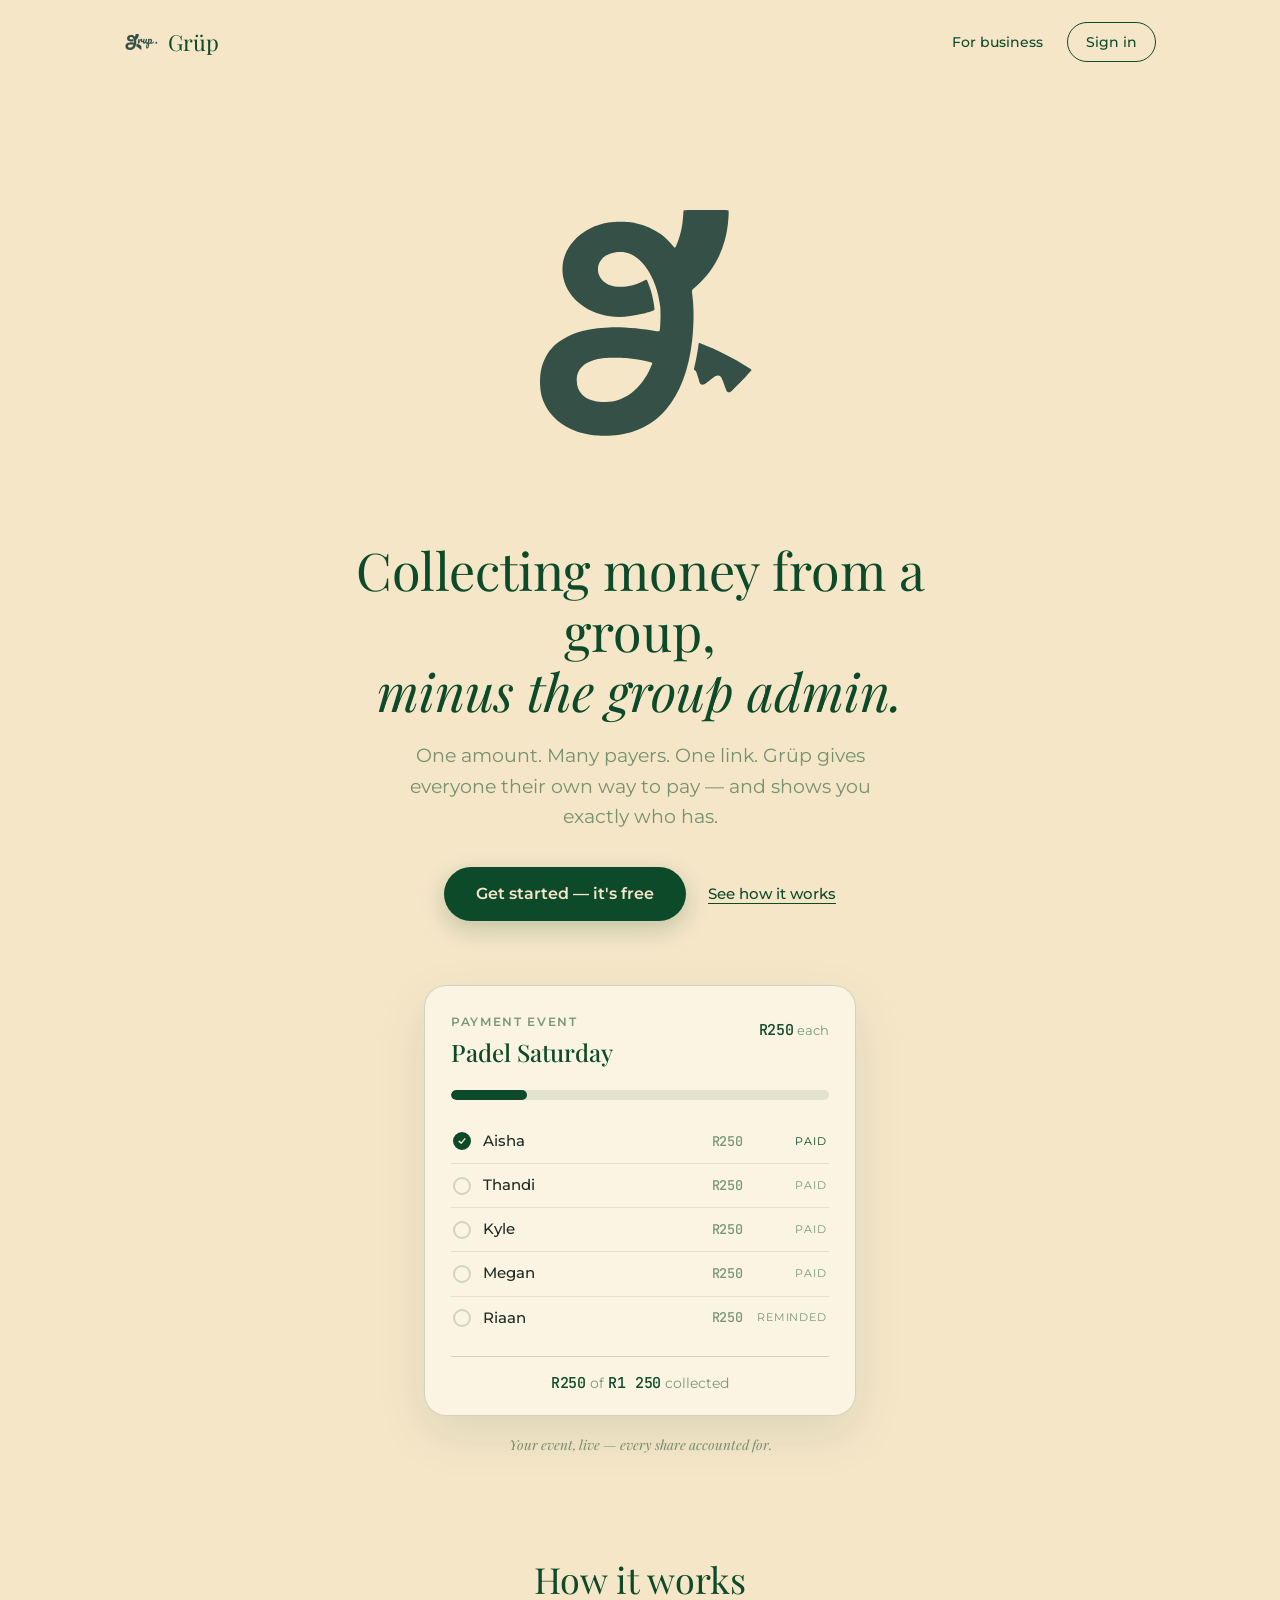
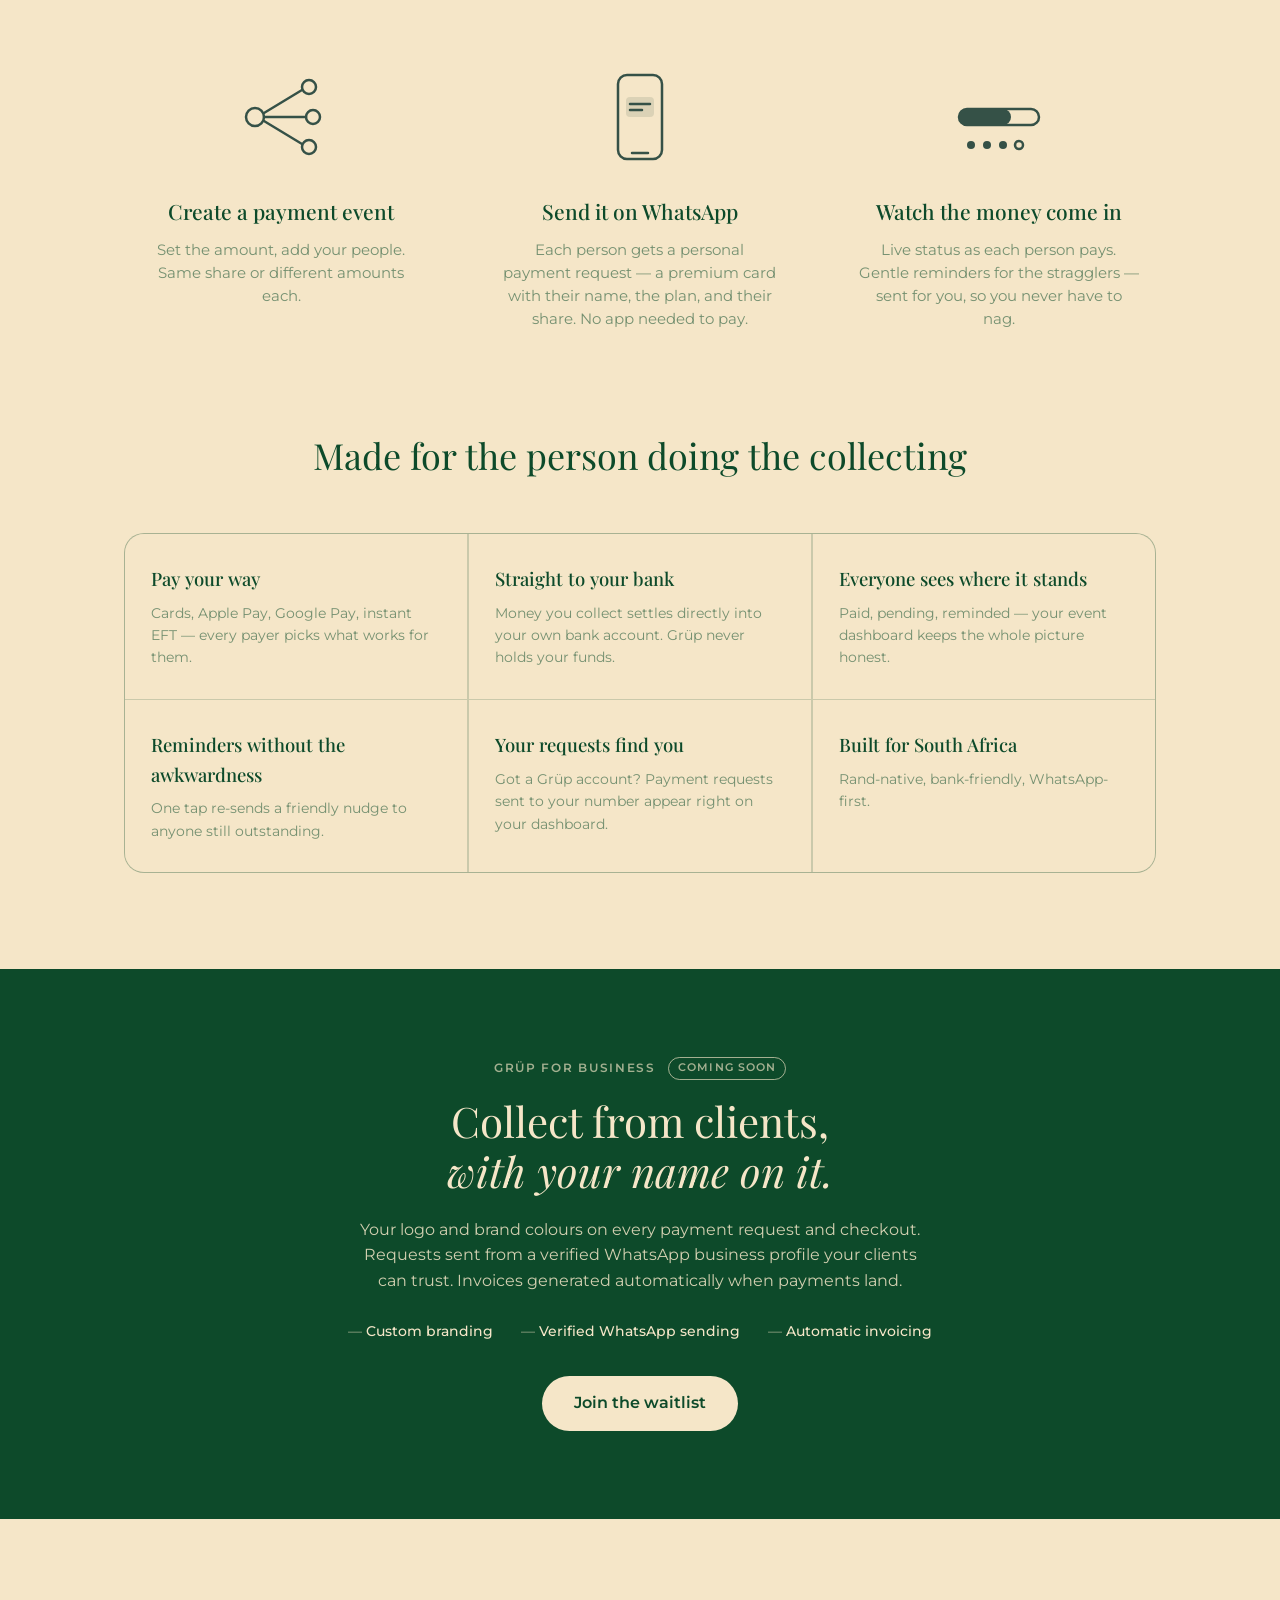
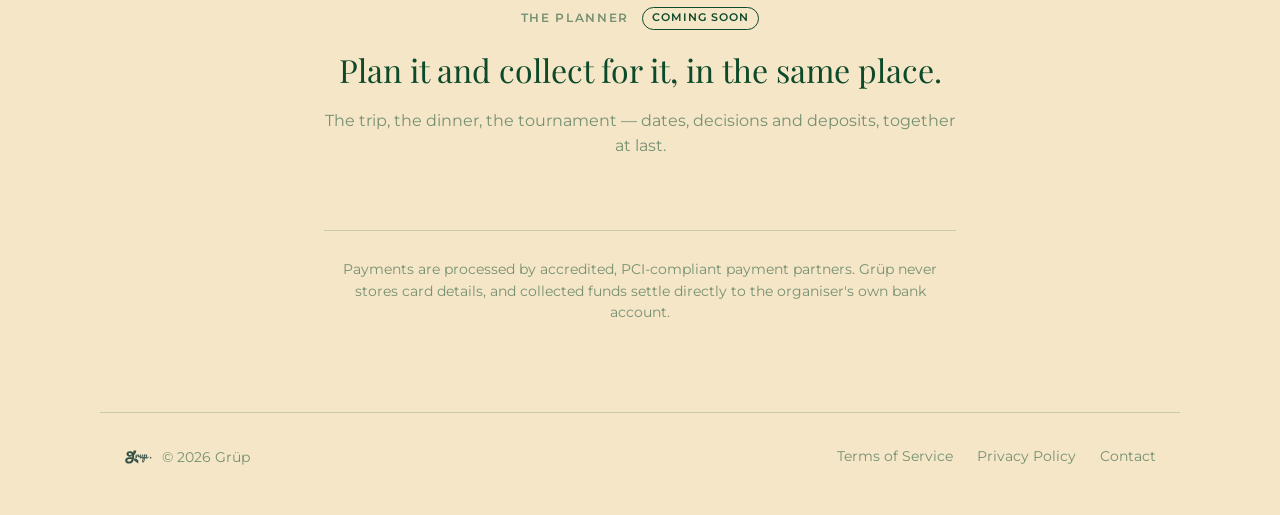
==== index.html @ def55e7c "Add initial landing page, privacy policy, and terms of service for Grüp - Created `index.html` for t" ====
<!doctype html>
<html lang="en">
<head>
<meta charset="utf-8">
<meta name="viewport" content="width=device-width, initial-scale=1">
<title>Grüp — Collect money from your group, the easy way</title>
<meta name="description" content="One amount. Many payers. One link. Grüp gives everyone their own way to pay — and shows you exactly who has.">
<meta property="og:title" content="Grüp — Collect money from your group, the easy way">
<meta property="og:description" content="One amount. Many payers. One link. Grüp gives everyone their own way to pay — and shows you exactly who has.">
<meta property="og:type" content="website">
<meta property="og:url" content="https://grup.co.za">
<meta property="og:image" content="https://grup.co.za/assets/og-home.png">
<link rel="icon" type="image/svg+xml" href="assets/grup-logo.svg">
<link rel="preconnect" href="https://fonts.googleapis.com">
<link rel="preconnect" href="https://fonts.gstatic.com" crossorigin>
<link href="https://fonts.googleapis.com/css2?family=Playfair+Display:ital,wght@0,400;0,500;1,400&family=Montserrat:wght@400;500;600&family=JetBrains+Mono:wght@500&display=swap" rel="stylesheet">
<link rel="stylesheet" href="styles.css">
</head>
<body>

<header class="nav">
  <a class="nav-logo" href="/" aria-label="Grüp home">
    <img src="assets/grup-logo.svg" alt="" width="34" height="34">
    <span class="nav-word">Grüp</span>
  </a>
  <nav class="nav-links">
    <a href="#business">For business</a>
    <a class="nav-signin" href="https://dev.grup.co.za/sign-in">Sign in</a>
  </nav>
</header>

<main>

<!-- ============ HERO ============ -->
<section class="hero">
  <div class="hero-mark">
    <img class="hero-anim" src="assets/grup-intro.svg" alt="Grüp" width="420" height="420">
  </div>
  <h1 class="hero-h">Collecting money from a group,<br><em>minus the group admin.</em></h1>
  <p class="hero-sub">One amount. Many payers. One link. Grüp gives everyone their own
  way to pay — and shows you exactly who has.</p>
  <div class="hero-cta">
    <a class="btn btn-primary" href="https://dev.grup.co.za/sign-up">Get started — it's free</a>
    <a class="btn-ghost" href="#how">See how it works</a>
  </div>
</section>

<!-- ============ LIVE DEMO CARD (signature) ============ -->
<section class="demo reveal" aria-label="Example payment event">
  <div class="demo-card" id="demoCard">
    <div class="demo-head">
      <div>
        <p class="overline">Payment event</p>
        <h3 class="demo-title">Padel Saturday</h3>
      </div>
      <p class="demo-each"><span class="mono">R250</span> each</p>
    </div>
    <div class="tape" role="img" aria-label="Collection progress">
      <div class="tape-fill" id="tapeFill"></div>
    </div>
    <ul class="payers" id="payerList">
      <li data-paid><span class="pip"></span><span class="p-name">Aisha</span><span class="p-amt mono">R250</span><span class="p-state">Paid</span></li>
      <li data-paid><span class="pip"></span><span class="p-name">Thandi</span><span class="p-amt mono">R250</span><span class="p-state">Paid</span></li>
      <li data-paid><span class="pip"></span><span class="p-name">Kyle</span><span class="p-amt mono">R250</span><span class="p-state">Paid</span></li>
      <li data-paid><span class="pip"></span><span class="p-name">Megan</span><span class="p-amt mono">R250</span><span class="p-state">Paid</span></li>
      <li><span class="pip"></span><span class="p-name">Riaan</span><span class="p-amt mono">R250</span><span class="p-state">Reminded</span></li>
    </ul>
    <p class="demo-foot"><span class="mono" id="collectedAmt">R0</span> of <span class="mono">R1 250</span> collected</p>
  </div>
  <p class="demo-caption">Your event, live — every share accounted for.</p>
</section>

<!-- ============ HOW IT WORKS ============ -->
<section class="how" id="how">
  <h2 class="h2 reveal">How it works</h2>
  <div class="steps">

    <article class="step reveal">
      <div class="step-art" aria-hidden="true">
        <svg viewBox="0 0 120 120" fill="none" stroke="#355147" stroke-width="2.5" stroke-linecap="round">
          <circle cx="34" cy="60" r="9"/>
          <circle cx="88" cy="30" r="7"/><circle cx="92" cy="60" r="7"/><circle cx="88" cy="90" r="7"/>
          <path d="M43 56 L81 33 M43 60 L85 60 M43 64 L81 87"/>
        </svg>
      </div>
      <h3 class="step-h">Create a payment event</h3>
      <p class="step-p">Set the amount, add your people. Same share or different amounts each.</p>
    </article>

    <article class="step reveal">
      <div class="step-art" aria-hidden="true">
        <svg viewBox="0 0 120 120" fill="none" stroke="#355147" stroke-width="2.5" stroke-linecap="round" stroke-linejoin="round">
          <rect x="38" y="18" width="44" height="84" rx="9"/>
          <rect x="46" y="40" width="28" height="20" rx="4" fill="#35514722" stroke="none"/>
          <path d="M50 47 h20 M50 53 h12"/>
          <path d="M52 96 h16"/>
        </svg>
      </div>
      <h3 class="step-h">Send it on WhatsApp</h3>
      <p class="step-p">Each person gets a personal payment request — a premium card with
      their name, the plan, and their share. No app needed to pay.</p>
    </article>

    <article class="step reveal">
      <div class="step-art" aria-hidden="true">
        <svg viewBox="0 0 120 120" fill="none" stroke="#355147" stroke-width="2.5" stroke-linecap="round">
          <rect x="20" y="52" width="80" height="16" rx="8"/>
          <rect x="20" y="52" width="52" height="16" rx="8" fill="#355147" stroke="none"/>
          <circle cx="32" cy="88" r="4" fill="#355147" stroke="none"/>
          <circle cx="48" cy="88" r="4" fill="#355147" stroke="none"/>
          <circle cx="64" cy="88" r="4" fill="#355147" stroke="none"/>
          <circle cx="80" cy="88" r="4"/>
        </svg>
      </div>
      <h3 class="step-h">Watch the money come in</h3>
      <p class="step-p">Live status as each person pays. Gentle reminders for the stragglers —
      sent for you, so you never have to nag.</p>
    </article>

  </div>
</section>

<!-- ============ FEATURES ============ -->
<section class="features">
  <h2 class="h2 reveal">Made for the person doing the collecting</h2>
  <div class="feat-grid">
    <div class="feat reveal"><h3>Pay your way</h3><p>Cards, Apple Pay, Google Pay, instant EFT — every payer picks what works for them.</p></div>
    <div class="feat reveal"><h3>Straight to your bank</h3><p>Money you collect settles directly into your own bank account. Grüp never holds your funds.</p></div>
    <div class="feat reveal"><h3>Everyone sees where it stands</h3><p>Paid, pending, reminded — your event dashboard keeps the whole picture honest.</p></div>
    <div class="feat reveal"><h3>Reminders without the awkwardness</h3><p>One tap re-sends a friendly nudge to anyone still outstanding.</p></div>
    <div class="feat reveal"><h3>Your requests find you</h3><p>Got a Grüp account? Payment requests sent to your number appear right on your dashboard.</p></div>
    <div class="feat reveal"><h3>Built for South Africa</h3><p>Rand-native, bank-friendly, WhatsApp-first.</p></div>
  </div>
</section>

<!-- ============ BUSINESS ============ -->
<section class="business reveal" id="business">
  <div class="biz-inner">
    <p class="overline overline-light">Grüp for Business <span class="badge">Coming soon</span></p>
    <h2 class="biz-h">Collect from clients,<br><em>with your name on it.</em></h2>
    <p class="biz-p">Your logo and brand colours on every payment request and checkout.
    Requests sent from a verified WhatsApp business profile your clients can trust.
    Invoices generated automatically when payments land.</p>
    <ul class="biz-points">
      <li>Custom branding</li>
      <li>Verified WhatsApp sending</li>
      <li>Automatic invoicing</li>
    </ul>
    <a class="btn btn-light" href="mailto:hello@grup.co.za?subject=Gr%C3%BCp%20for%20Business%20waitlist">Join the waitlist</a>
  </div>
</section>

<!-- ============ PLANNER ============ -->
<section class="planner reveal">
  <p class="overline">The Planner <span class="badge badge-dark">Coming soon</span></p>
  <h2 class="planner-h">Plan it and collect for it, in the same place.</h2>
  <p class="planner-p">The trip, the dinner, the tournament — dates, decisions and deposits, together at last.</p>
</section>

<!-- ============ TRUST ============ -->
<section class="trust reveal">
  <p>Payments are processed by accredited, PCI-compliant payment partners.
  Grüp never stores card details, and collected funds settle directly to the
  organiser's own bank account.</p>
</section>

</main>

<footer class="footer">
  <div class="foot-brand">
    <img src="assets/grup-logo.svg" alt="" width="28" height="28">
    <span>© <span id="yr">2026</span> Grüp</span>
  </div>
  <nav class="foot-links">
    <a href="terms.html">Terms of Service</a>
    <a href="privacy.html">Privacy Policy</a>
    <a href="mailto:hello@grup.co.za">Contact</a>
  </nav>
</footer>

<script src="script.js" defer></script>
</body>
</html>
---- styles.css ----
/* ===== Grüp landing — tokens mirror the app (globals.css) ===== */
:root{
  --cream:#F5E6C8;
  --paper:#FCF4E2;
  --jungle:#0D4A2A;
  --logo-green:#355147;
  --ink:#1d2b24;
  --soft:rgba(13,74,42,.55);
  --tint:rgba(13,74,42,.10);
  --line:rgba(13,74,42,.18);
  --serif:"Playfair Display",Georgia,serif;
  --ui:"Montserrat",-apple-system,BlinkMacSystemFont,sans-serif;
  --mono:"JetBrains Mono",ui-monospace,monospace;
}
*{box-sizing:border-box;margin:0;padding:0}
html{scroll-behavior:smooth}
body{
  background:var(--cream);
  color:var(--ink);
  font-family:var(--ui);
  font-size:16px;line-height:1.6;
  -webkit-font-smoothing:antialiased;
}
img{display:block;max-width:100%}
a{color:inherit}
.mono{font-family:var(--mono);font-weight:500;letter-spacing:-.01em}
.overline{
  font-size:12px;font-weight:600;letter-spacing:.14em;text-transform:uppercase;
  color:var(--soft);
}
.badge{
  display:inline-block;margin-left:8px;padding:2px 9px;border-radius:999px;
  font-size:10.5px;letter-spacing:.1em;
  border:1px solid currentColor;vertical-align:1px;
}
.h2{
  font-family:var(--serif);font-weight:400;
  font-size:clamp(26px,4vw,36px);
  color:var(--jungle);text-align:center;
  margin-bottom:48px;
}
em{font-style:italic}

/* ===== nav ===== */
.nav{
  max-width:1080px;margin:0 auto;padding:22px 24px;
  display:flex;align-items:center;justify-content:space-between;
}
.nav-logo{display:flex;align-items:center;gap:10px;text-decoration:none}
.nav-word{font-family:var(--serif);font-size:22px;color:var(--jungle)}
.nav-links{display:flex;align-items:center;gap:24px;font-size:14px;font-weight:500}
.nav-links a{text-decoration:none;color:var(--jungle)}
.nav-signin{
  padding:8px 18px;border:1.5px solid var(--jungle);border-radius:999px;
  transition:background .2s,color .2s;
}
.nav-signin:hover{background:var(--jungle);color:var(--cream)}

/* ===== hero ===== */
.hero{max-width:760px;margin:0 auto;padding:28px 24px 64px;text-align:center}
.hero-mark{display:flex;justify-content:center;margin-bottom:8px}
.hero-anim{width:min(420px,72vw);height:auto}
.hero-h{
  font-family:var(--serif);font-weight:400;
  font-size:clamp(32px,5.4vw,52px);line-height:1.16;
  color:var(--jungle);margin-bottom:20px;
}
.hero-sub{
  font-size:clamp(16px,2.2vw,19px);color:var(--soft);
  max-width:520px;margin:0 auto 34px;
}
.hero-cta{display:flex;gap:22px;justify-content:center;align-items:center;flex-wrap:wrap}
.btn{
  display:inline-block;padding:15px 32px;border-radius:999px;
  font-family:var(--ui);font-weight:600;font-size:15.5px;text-decoration:none;
  transition:transform .18s ease,box-shadow .18s ease;
}
.btn:hover{transform:translateY(-1px)}
.btn-primary{background:var(--jungle);color:var(--cream);box-shadow:0 8px 24px rgba(13,74,42,.22)}
.btn-ghost{font-size:15px;font-weight:500;color:var(--jungle);text-decoration:underline;text-underline-offset:4px}

/* ===== demo card (signature) ===== */
.demo{max-width:480px;margin:0 auto;padding:0 24px 96px;text-align:center}
.demo-card{
  background:var(--paper);
  border:1.5px solid var(--line);border-radius:22px;
  padding:26px 26px 20px;text-align:left;
  box-shadow:0 18px 50px rgba(13,74,42,.10);
}
.demo-head{display:flex;justify-content:space-between;align-items:flex-start;margin-bottom:18px}
.demo-title{font-family:var(--serif);font-weight:500;font-size:24px;color:var(--jungle);margin-top:2px}
.demo-each{font-size:13px;color:var(--soft);padding-top:6px}
.demo-each .mono{color:var(--jungle);font-size:15px}
.tape{height:10px;border-radius:999px;background:var(--tint);overflow:hidden;margin-bottom:20px}
.tape-fill{
  height:100%;width:0;border-radius:999px;background:var(--jungle);
  transition:width 700ms cubic-bezier(0.4,0,0.2,1);
}
.payers{list-style:none}
.payers li{
  display:flex;align-items:center;gap:12px;
  padding:10px 2px;border-bottom:1px solid var(--tint);
  font-size:14.5px;
}
.payers li:last-child{border-bottom:none}
.pip{
  width:18px;height:18px;border-radius:50%;flex:none;
  border:2px solid var(--line);position:relative;
  transition:background .35s,border-color .35s;
}
li.is-paid .pip{background:var(--jungle);border-color:var(--jungle)}
li.is-paid .pip::after{
  content:"";position:absolute;inset:0;
  background:url('data:image/svg+xml;utf8,<svg xmlns="http://www.w3.org/2000/svg" viewBox="0 0 14 14"><path d="M3 7.5 L6 10 L11 4" fill="none" stroke="%23F5E6C8" stroke-width="2" stroke-linecap="round" stroke-linejoin="round"/></svg>') center/10px no-repeat;
}
.p-name{flex:1;font-weight:500}
.p-amt{color:var(--soft);font-size:13.5px}
.p-state{font-size:11px;letter-spacing:.08em;text-transform:uppercase;color:var(--soft);width:72px;text-align:right}
li.is-paid .p-state{color:var(--jungle)}
.demo-foot{
  margin-top:16px;padding-top:14px;border-top:1.5px solid var(--line);
  font-size:13.5px;color:var(--soft);text-align:center;
}
.demo-foot .mono{color:var(--jungle);font-size:15px}
.demo-caption{margin-top:18px;font-size:13.5px;color:var(--soft);font-style:italic;font-family:var(--serif)}

/* ===== how it works ===== */
.how{max-width:1080px;margin:0 auto;padding:0 24px 96px}
.steps{display:grid;grid-template-columns:repeat(3,1fr);gap:44px}
.step{text-align:center}
.step-art{width:120px;height:120px;margin:0 auto 18px}
.step-h{font-family:var(--serif);font-weight:500;font-size:21px;color:var(--jungle);margin-bottom:10px}
.step-p{font-size:14.5px;color:var(--soft);max-width:280px;margin:0 auto}

/* ===== features ===== */
.features{max-width:1080px;margin:0 auto;padding:0 24px 96px}
.feat-grid{display:grid;grid-template-columns:repeat(3,1fr);gap:1.5px;background:var(--line);border:1.5px solid var(--line);border-radius:20px;overflow:hidden}
.feat{background:var(--cream);padding:30px 26px}
.feat h3{font-family:var(--serif);font-weight:500;font-size:18.5px;color:var(--jungle);margin-bottom:8px}
.feat p{font-size:14px;color:var(--soft)}

/* ===== business ===== */
.business{background:var(--jungle);color:var(--cream)}
.biz-inner{max-width:760px;margin:0 auto;padding:88px 24px;text-align:center}
.overline-light{color:rgba(245,230,200,.65)}
.biz-h{font-family:var(--serif);font-weight:400;font-size:clamp(28px,4.6vw,42px);line-height:1.2;margin:16px 0 20px}
.biz-p{font-size:16px;color:rgba(245,230,200,.85);max-width:560px;margin:0 auto 26px}
.biz-points{list-style:none;display:flex;gap:10px 28px;justify-content:center;flex-wrap:wrap;margin-bottom:34px;font-size:14px;font-weight:500}
.biz-points li::before{content:"— ";opacity:.5}
.btn-light{background:var(--cream);color:var(--jungle)}

/* ===== planner ===== */
.planner{max-width:680px;margin:0 auto;padding:88px 24px 72px;text-align:center}
.badge-dark{color:var(--jungle)}
.planner-h{font-family:var(--serif);font-weight:400;font-size:clamp(24px,3.6vw,32px);color:var(--jungle);margin:14px 0 14px}
.planner-p{color:var(--soft);font-size:15.5px}

/* ===== trust ===== */
.trust{
  max-width:680px;margin:0 auto;padding:0 24px 88px;text-align:center;
}
.trust p{
  font-size:13.5px;color:var(--soft);
  border-top:1.5px solid var(--line);padding-top:28px;
}

/* ===== footer ===== */
.footer{
  border-top:1.5px solid var(--line);
  max-width:1080px;margin:0 auto;padding:30px 24px 44px;
  display:flex;justify-content:space-between;align-items:center;gap:18px;flex-wrap:wrap;
}
.foot-brand{display:flex;align-items:center;gap:10px;font-size:14px;color:var(--soft)}
.foot-links{display:flex;gap:24px;font-size:13.5px}
.foot-links a{color:var(--soft);text-decoration:none}
.foot-links a:hover{color:var(--jungle);text-decoration:underline}

/* ===== reveals & motion ===== */
.reveal{opacity:0;transform:translateY(18px);transition:opacity .6s ease,transform .6s ease}
.reveal.in{opacity:1;transform:none}
:focus-visible{outline:2.5px solid var(--jungle);outline-offset:3px;border-radius:6px}

@media (prefers-reduced-motion:reduce){
  html{scroll-behavior:auto}
  .reveal{opacity:1;transform:none;transition:none}
  .tape-fill{transition:none}
  .pip{transition:none}
  .btn{transition:none}
}

/* ===== responsive ===== */
@media (max-width:860px){
  .steps{grid-template-columns:1fr;gap:52px}
  .feat-grid{grid-template-columns:1fr 1fr}
}
@media (max-width:560px){
  .feat-grid{grid-template-columns:1fr}
  .nav{padding:18px 20px}
  .nav-links a:not(.nav-signin){display:none}
  .hero{padding-bottom:48px}
  .demo{padding-bottom:72px}
}
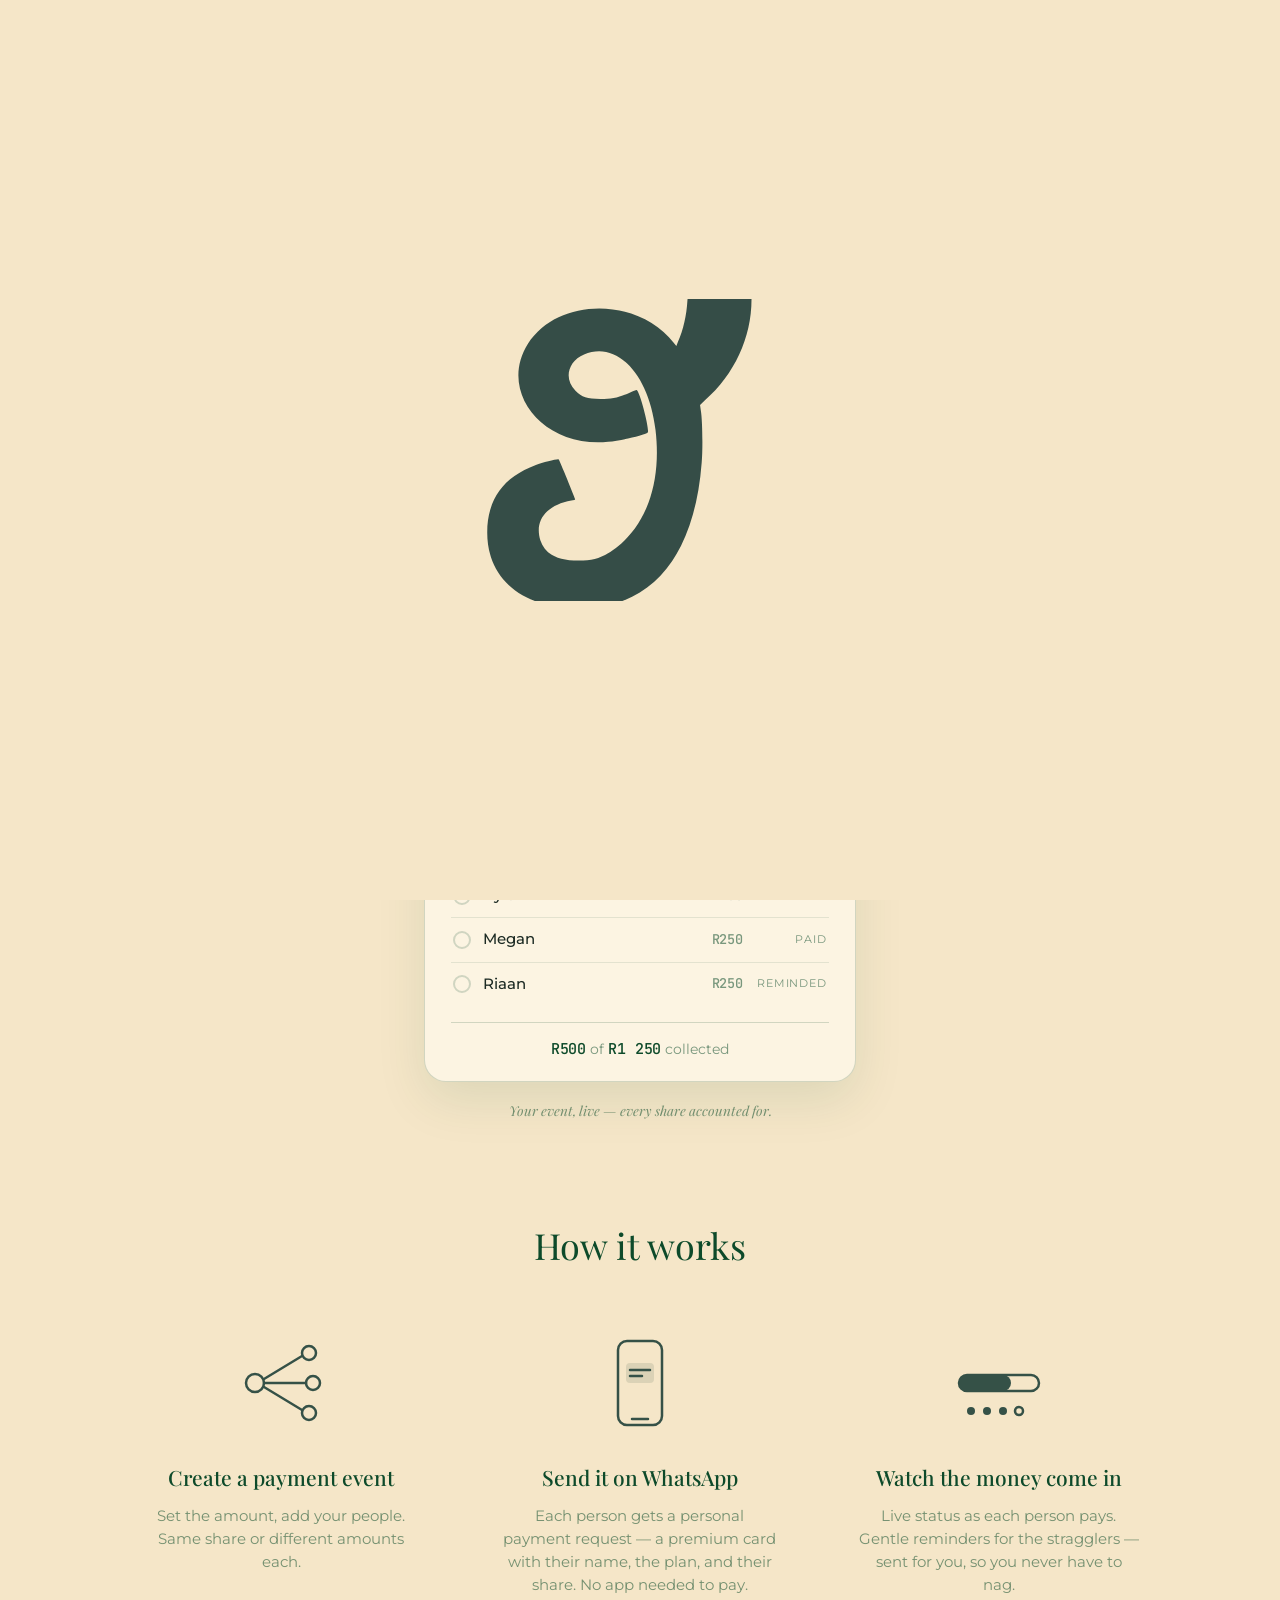
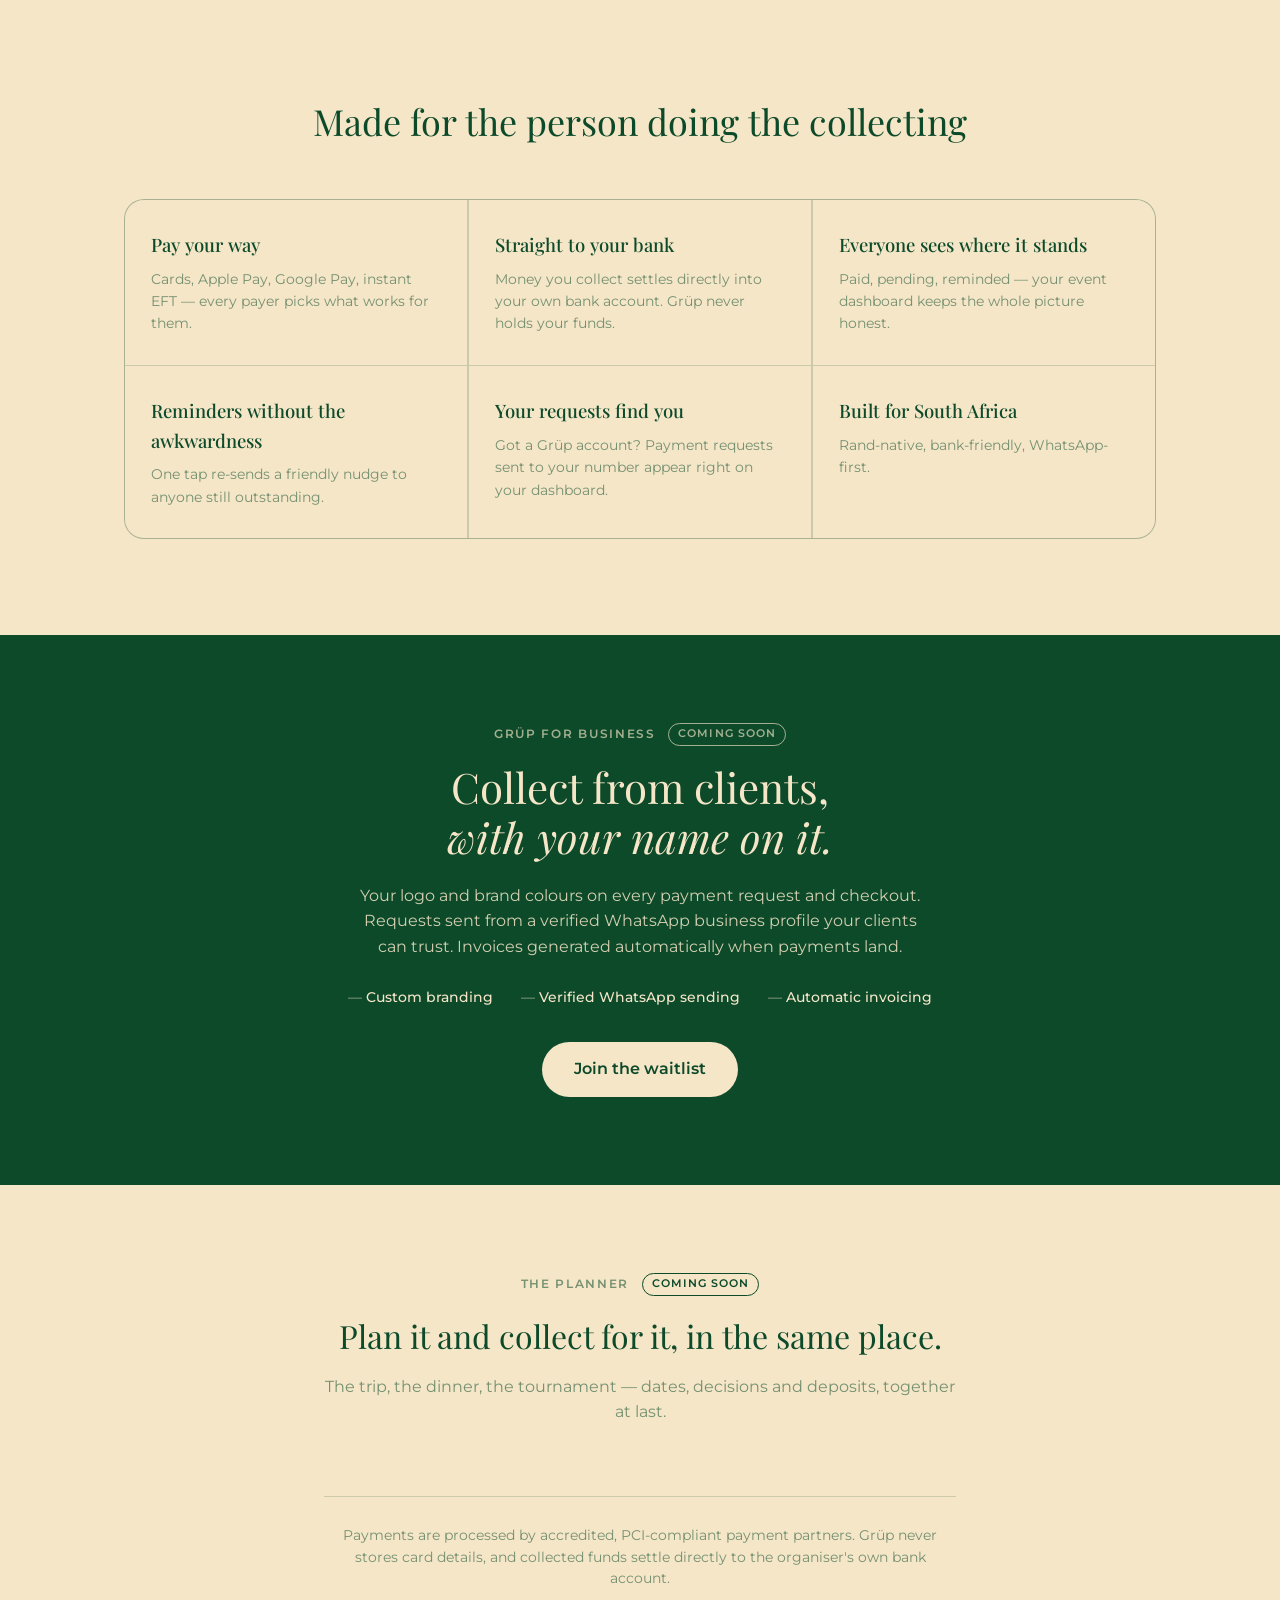
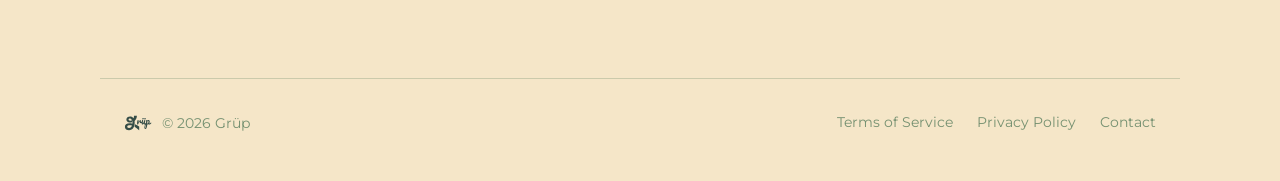
==== commit 58acdf5c: "Add intro splash animation and update hero section - Introduced an animated intro splash that transi" ====
--- a/index.html
+++ b/index.html
@@ -18,10 +18,15 @@
 </head>
 <body>
 
+<!-- ============ INTRO SPLASH ============ -->
+<div class="splash" id="splash">
+  <div class="splash-bg"></div>
+  <img class="splash-anim" src="assets/grup-intro.svg" alt="Grüp" width="540" height="302">
+</div>
+
 <header class="nav">
   <a class="nav-logo" href="/" aria-label="Grüp home">
-    <img src="assets/grup-logo.svg" alt="" width="34" height="34">
-    <span class="nav-word">Grüp</span>
+    <img class="nav-logo-img" src="assets/grup-logo.svg" alt="Grüp" width="64" height="36">
   </a>
   <nav class="nav-links">
     <a href="#business">For business</a>
@@ -33,9 +38,7 @@
 
 <!-- ============ HERO ============ -->
 <section class="hero">
-  <div class="hero-mark">
-    <img class="hero-anim" src="assets/grup-intro.svg" alt="Grüp" width="420" height="420">
-  </div>
+  <p class="hero-eyebrow"><span class="dot"></span>WhatsApp-first · Rand-native · Built for South Africa</p>
   <h1 class="hero-h">Collecting money from a group,<br><em>minus the group admin.</em></h1>
   <p class="hero-sub">One amount. Many payers. One link. Grüp gives everyone their own
   way to pay — and shows you exactly who has.</p>
--- a/styles.css
+++ b/styles.css
@@ -41,13 +41,22 @@
 }
 em{font-style:italic}
 
+/* ===== intro splash ===== */
+.splash{position:fixed;inset:0;z-index:100;display:flex;align-items:center;justify-content:center}
+.splash-bg{position:absolute;inset:0;background:var(--cream);transition:opacity .8s ease}
+.splash-anim{
+  position:relative;width:min(540px,82vw);height:auto;
+  transform-origin:0 0;will-change:transform;
+}
+
 /* ===== nav ===== */
 .nav{
   max-width:1080px;margin:0 auto;padding:22px 24px;
   display:flex;align-items:center;justify-content:space-between;
 }
-.nav-logo{display:flex;align-items:center;gap:10px;text-decoration:none}
-.nav-word{font-family:var(--serif);font-size:22px;color:var(--jungle)}
+.nav-logo{display:flex;align-items:center;text-decoration:none}
+.nav-logo-img{height:36px;width:auto;display:block;transition:opacity .3s ease}
+body.intro .nav-logo-img{opacity:0}
 .nav-links{display:flex;align-items:center;gap:24px;font-size:14px;font-weight:500}
 .nav-links a{text-decoration:none;color:var(--jungle)}
 .nav-signin{
@@ -57,9 +66,18 @@
 .nav-signin:hover{background:var(--jungle);color:var(--cream)}
 
 /* ===== hero ===== */
-.hero{max-width:760px;margin:0 auto;padding:28px 24px 64px;text-align:center}
-.hero-mark{display:flex;justify-content:center;margin-bottom:8px}
-.hero-anim{width:min(420px,72vw);height:auto}
+.hero{max-width:760px;margin:0 auto;padding:64px 24px;text-align:center}
+.hero-eyebrow{
+  display:inline-flex;align-items:center;gap:9px;margin-bottom:22px;
+  padding:7px 16px;border:1px solid var(--line);border-radius:999px;
+  font-size:12.5px;font-weight:500;letter-spacing:.02em;color:var(--soft);
+  background:var(--paper);
+}
+.hero-eyebrow .dot{
+  width:7px;height:7px;border-radius:50%;background:var(--jungle);
+  box-shadow:0 0 0 0 rgba(13,74,42,.45);animation:pulse 2.4s ease-out infinite;
+}
+@keyframes pulse{0%{box-shadow:0 0 0 0 rgba(13,74,42,.4)}70%,100%{box-shadow:0 0 0 7px rgba(13,74,42,0)}}
 .hero-h{
   font-family:var(--serif);font-weight:400;
   font-size:clamp(32px,5.4vw,52px);line-height:1.16;
